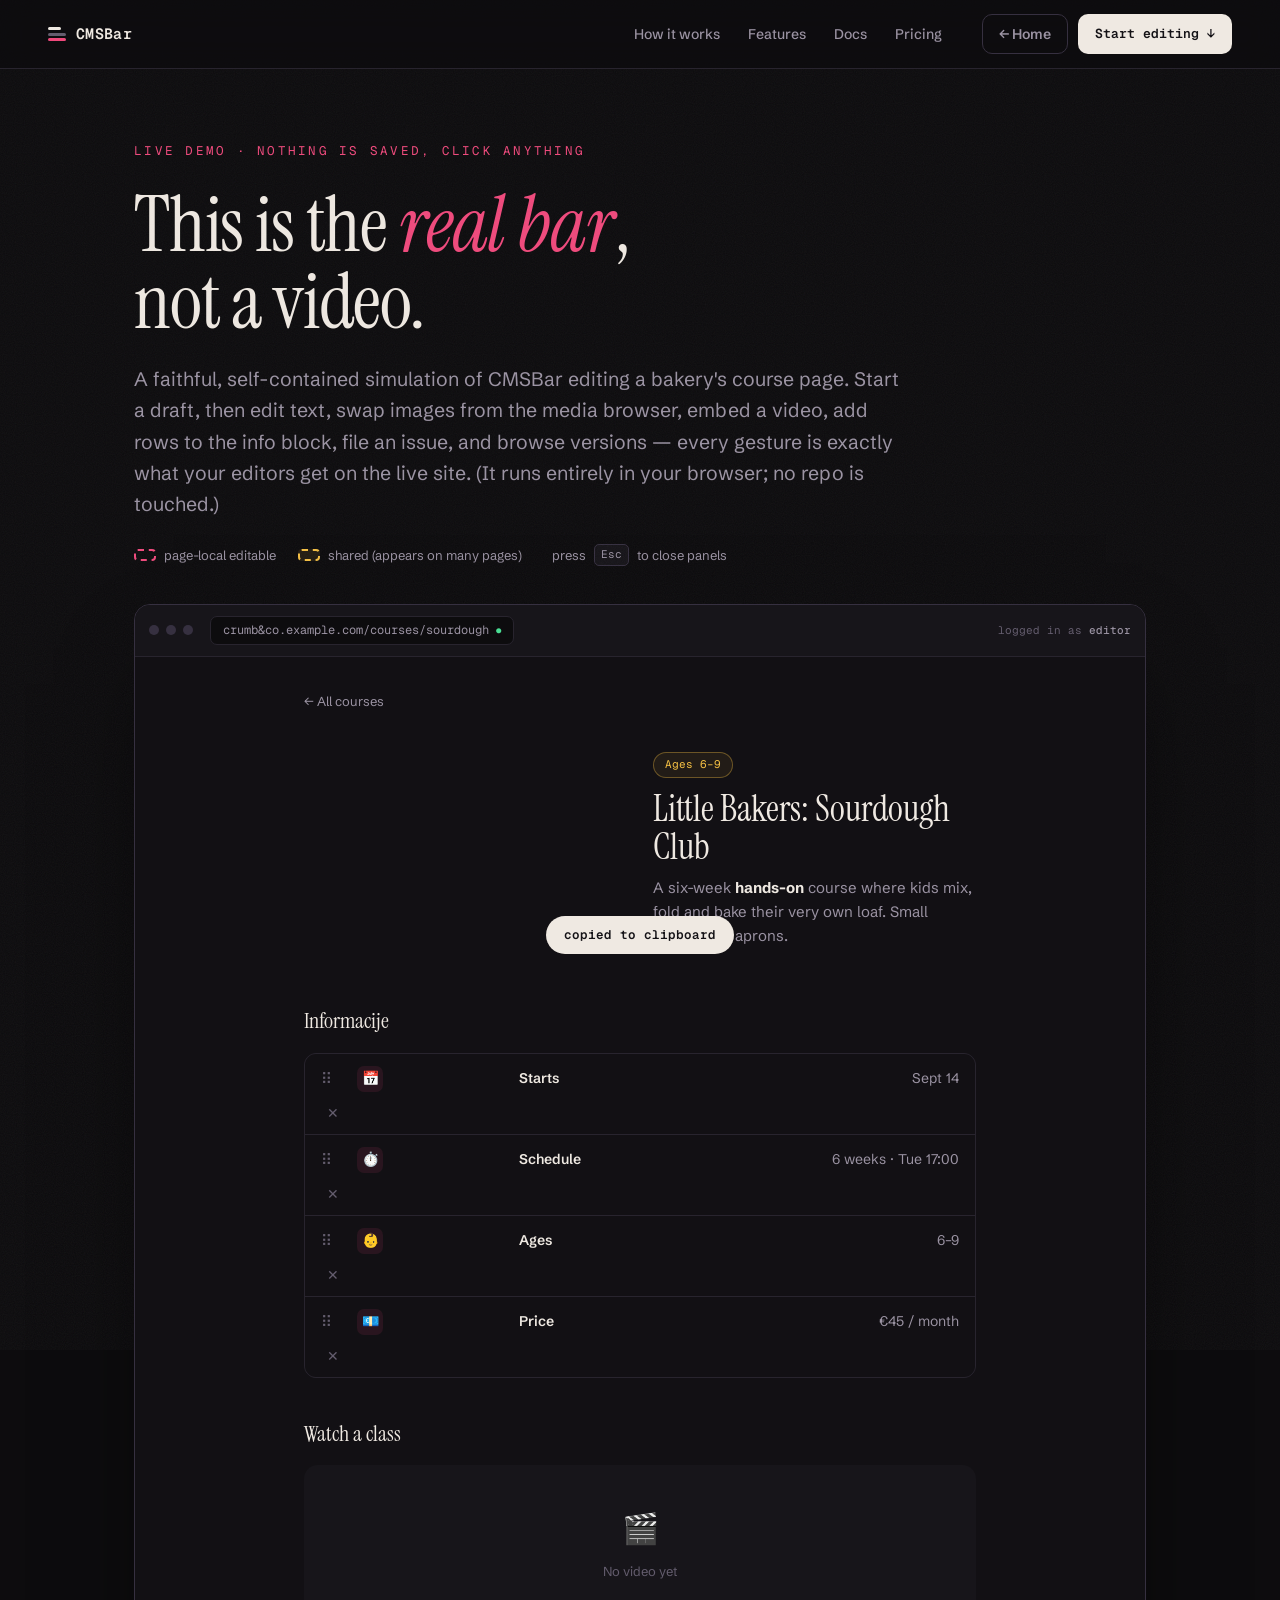
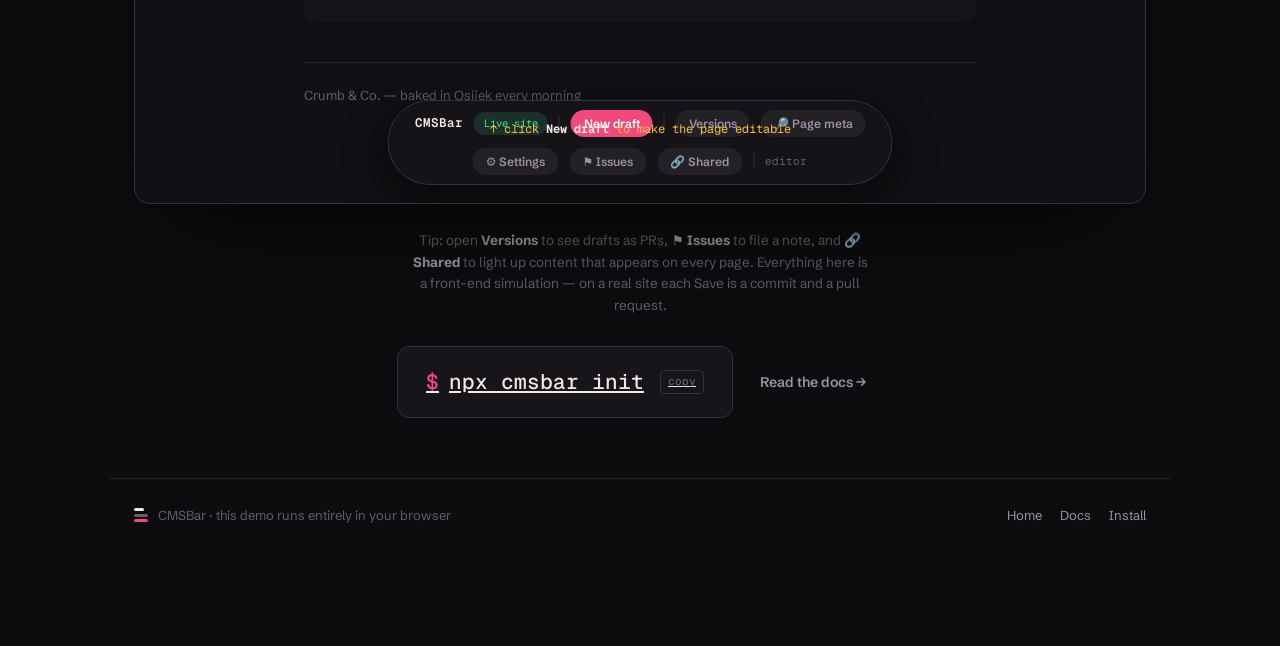
==== demo.html @ 56ca2be2 "feat(web): full interactive demo page + documentation - demo.html: faithful browser-only CMSBar simu" ====
<!DOCTYPE html>
<html lang="en">
  <head>
    <meta charset="UTF-8" />
    <meta name="viewport" content="width=device-width, initial-scale=1.0" />
    <title>CMSBar — Live demo</title>
    <meta
      name="description"
      content="A full, hands-on simulation of CMSBar: edit text with a rich-text toolbar, swap images from the media browser, embed video, repeat info blocks, file issues, browse versions."
    />
    <link rel="preconnect" href="https://fonts.googleapis.com" />
    <link rel="preconnect" href="https://fonts.gstatic.com" crossorigin />
    <link
      href="https://fonts.googleapis.com/css2?family=Caveat:wght@500;700&family=Instrument+Serif:ital@0;1&family=Schibsted+Grotesk:ital,wght@0,400;0,500;0,600;0,700;1,400&family=Geist+Mono:wght@400;500;600&display=swap"
      rel="stylesheet"
    />
    <link rel="stylesheet" href="styles.css" />
    <link rel="stylesheet" href="demo.css" />
    <link
      rel="icon"
      href="data:image/svg+xml,%3Csvg xmlns='http://www.w3.org/2000/svg' viewBox='0 0 32 32'%3E%3Crect width='32' height='32' rx='7' fill='%230d0c0e'/%3E%3Crect x='7' y='21' width='18' height='4' rx='2' fill='%23f0497c'/%3E%3Crect x='7' y='8' width='12' height='3' rx='1.5' fill='%23efe9e2'/%3E%3Crect x='7' y='14' width='18' height='3' rx='1.5' fill='%23544e55'/%3E%3C/svg%3E"
    />
  </head>
  <body class="demo-body">
    <div class="grain" aria-hidden="true"></div>

    <nav class="nav">
      <a class="brand" href="index.html">
        <span class="brand-mark" aria-hidden="true">
          <span></span><span></span><span class="bar"></span>
        </span>
        CMSBar
      </a>
      <div class="nav-links">
        <a href="index.html#how">How it works</a>
        <a href="index.html#features">Features</a>
        <a href="docs.html">Docs</a>
        <a href="index.html#pricing">Pricing</a>
      </div>
      <div class="nav-cta">
        <a class="btn btn-ghost" href="index.html">← Home</a>
        <a class="btn btn-solid" href="#stage">Start editing ↓</a>
      </div>
    </nav>

    <header class="demo-head">
      <p class="kicker">Live demo · nothing is saved, click anything</p>
      <h1>
        This is the <em>real bar</em>,<br />
        not a video.
      </h1>
      <p class="lede">
        A faithful, self-contained simulation of CMSBar editing a bakery's
        course page. Start a draft, then edit text, swap images from the media
        browser, embed a video, add rows to the info block, file an issue, and
        browse versions — every gesture is exactly what your editors get on the
        live site. (It runs entirely in your browser; no repo is touched.)
      </p>
      <div class="demo-legend">
        <span><i class="lg-pink"></i> page-local editable</span>
        <span><i class="lg-amber"></i> shared (appears on many pages)</span>
        <span><i class="lg-key"></i> press <kbd>Esc</kbd> to close panels</span>
      </div>
    </header>

    <!-- ───────────────────────── STAGE ───────────────────────── -->
    <section id="stage" class="stage-wrap">
      <figure class="browser big">
        <figcaption class="browser-chrome">
          <span class="dot"></span><span class="dot"></span><span class="dot"></span>
          <span class="url">crumb&amp;co.example.com/courses/sourdough <span class="lock">●</span></span>
          <span class="chrome-note" id="chrome-note">logged in as <b>editor</b></span>
        </figcaption>

        <div class="browser-body" id="page" data-mode="idle">
          <!-- ── the mock course page ── -->
          <article class="course">
            <a class="course-back" data-static>← All courses</a>

            <div class="course-hero">
              <div
                class="course-hero-img"
                id="hero-img"
                data-path="course.hero.image"
                data-shared="false"
                style="background-image: url('https://images.unsplash.com/photo-1509440159596-0249088772ff?w=900&q=70'); background-position: 50% 50%;"
              >
                <div class="img-controls" data-cms-ui hidden>
                  <button class="img-btn" data-act="change">⇄ Change image</button>
                  <button class="img-btn" data-act="reposition">✛ Reposition</button>
                </div>
                <div class="reposition-hint" hidden>drag to reposition · click ✓ when done</div>
              </div>

              <div class="course-hero-body">
                <span class="course-badge" data-path="course.badge" data-shared="false">Ages 6–9</span>
                <h2 class="course-title" data-path="course.title" data-shared="false">Little Bakers: Sourdough Club</h2>
                <div class="course-rich" data-path="course.description" data-rich data-shared="false">
                  <p>A six-week <b>hands-on</b> course where kids mix, fold and bake their very own loaf. Small groups, big aprons.</p>
                </div>
              </div>
            </div>

            <!-- ── Informacije / info-list block (repeater) ── -->
            <section class="info-block">
              <h3 class="info-heading" data-path="course.infoHeading" data-shared="false">Informacije</h3>
              <ul class="info-list" id="info-list" data-repeater="course.info">
                <!-- rows injected by demo.js -->
              </ul>
              <button class="info-add" data-cms-ui hidden>+ Add row</button>
            </section>

            <!-- ── embeddable media ── -->
            <section class="media-block">
              <h3 class="info-heading" data-path="course.mediaHeading" data-shared="false">Watch a class</h3>
              <div
                class="media-slot"
                id="media-slot"
                data-path="course.media"
                data-shared="false"
                data-embed=""
              >
                <div class="media-placeholder" data-cms-ui>
                  <span>🎬</span>
                  <p>No video yet</p>
                  <button class="img-btn" data-act="embed" hidden>Embed or upload media</button>
                </div>
              </div>
            </section>

            <footer class="course-foot">
              <span class="foot-shared" data-path="site.tagline" data-shared="true">Crumb &amp; Co. — baked in Osijek every morning</span>
            </footer>
          </article>

          <!-- ── the CMSBar ── -->
          <div class="cmsbar full" id="bar" data-state="idle">
            <span class="cb-logo">CMSBar</span>
            <span class="cb-pill cb-pill-live" id="bar-status">Live site</span>
            <span class="cb-div"></span>
            <button class="cb-btn cb-btn-accent" id="bar-action" type="button">New draft</button>
            <button class="cb-btn" data-bar="discard" type="button" hidden>Discard</button>
            <span class="cb-div"></span>
            <button class="cb-btn" data-bar="versions" type="button">Versions</button>
            <button class="cb-btn" data-bar="meta" type="button">🔎 Page meta</button>
            <button class="cb-btn" data-bar="settings" type="button">⚙️ Settings</button>
            <button class="cb-btn" data-bar="issues" type="button">⚑ Issues</button>
            <button class="cb-btn" data-bar="shared" type="button">🔗 Shared</button>
            <span class="cb-div"></span>
            <span class="cb-user">editor</span>
          </div>

          <!-- top draft strip -->
          <div class="draft-strip" id="draft-strip" hidden>
            <span>Editing draft:</span><strong id="strip-title">Sourdough course</strong>
            <span class="strip-count" id="strip-count" hidden>0 unsaved</span>
          </div>

          <div class="demo-coach" id="coach">
            <span class="coach-arrow">↑</span> click <b>New draft</b> to make the page editable
          </div>
        </div>
      </figure>

      <!-- floating rich-text toolbar -->
      <div class="rt-toolbar" id="rt-toolbar" hidden data-cms-ui>
        <button data-rt="bold" title="Bold"><b>B</b></button>
        <button data-rt="italic" title="Italic"><i>I</i></button>
        <button data-rt="underline" title="Underline"><u>U</u></button>
        <span class="rt-div"></span>
        <button data-rt="hand" title="Handwriting font" class="rt-hand">Hand</button>
        <button data-rt="link" title="Link">🔗</button>
      </div>
    </section>

    <p class="demo-note">
      Tip: open <b>Versions</b> to see drafts as PRs, <b>⚑ Issues</b> to file a
      note, and <b>🔗 Shared</b> to light up content that appears on every page.
      Everything here is a front-end simulation — on a real site each Save is a
      commit and a pull request.
    </p>

    <div class="demo-cta">
      <a class="install-pill big" data-copy="npx cmsbar init" href="#">
        <span class="dollar">$</span> npx cmsbar init <span class="copy-hint">copy</span>
      </a>
      <a class="btn btn-text" href="docs.html">Read the docs →</a>
    </div>

    <!-- ───────────────────────── MODALS ───────────────────────── -->
    <!-- media browser -->
    <div class="modal-scrim" id="media-modal" hidden>
      <div class="modal" data-cms-ui>
        <header class="modal-head">
          <div class="modal-tabs">
            <button class="mtab active" data-mtab="library">Library</button>
            <button class="mtab" data-mtab="upload">Upload</button>
            <button class="mtab" data-mtab="embed">Embed</button>
          </div>
          <button class="modal-x" data-close>✕</button>
        </header>

        <div class="modal-body">
          <div class="mpane" data-mpane="library">
            <div class="media-grid" id="media-grid"><!-- tiles injected --></div>
          </div>
          <div class="mpane" data-mpane="upload" hidden>
            <label class="upload-drop" id="upload-drop">
              <input type="file" accept="image/*,video/*" hidden id="upload-input" />
              <span class="upload-ico">⬆</span>
              <span>Drop an image or video here, or click to choose</span>
              <span class="upload-sub">Staged in the browser, committed with your next Save</span>
            </label>
            <div class="upload-preview" id="upload-preview" hidden></div>
          </div>
          <div class="mpane" data-mpane="embed" hidden>
            <label>Paste a YouTube, Vimeo or Google Maps URL</label>
            <div class="embed-row">
              <input type="text" id="embed-input" placeholder="https://www.youtube.com/watch?v=…" />
              <button class="btn btn-accent" id="embed-go">Embed</button>
            </div>
            <p class="embed-status" id="embed-status"></p>
            <div class="embed-preview" id="embed-preview" hidden></div>
          </div>
        </div>
      </div>
    </div>

    <!-- side drawers (versions / issues / meta / settings) -->
    <div class="drawer-scrim" id="drawer-scrim" hidden>
      <aside class="drawer" id="drawer" data-cms-ui>
        <header class="drawer-head">
          <h3 id="drawer-title">Versions</h3>
          <button class="modal-x" data-close>✕</button>
        </header>
        <div class="drawer-body" id="drawer-body"><!-- injected --></div>
      </aside>
    </div>

    <!-- icon picker popover (for info rows) -->
    <div class="icon-pop" id="icon-pop" hidden data-cms-ui></div>

    <div class="toast mono" id="toast" role="status">copied to clipboard</div>

    <footer class="footer">
      <div>
        <span class="brand-mark sm" aria-hidden="true"><span></span><span></span><span class="bar"></span></span>
        CMSBar · this demo runs entirely in your browser
      </div>
      <div class="footer-links">
        <a href="index.html">Home</a>
        <a href="docs.html">Docs</a>
        <a href="index.html#install">Install</a>
      </div>
    </footer>

    <script src="demo.js"></script>
  </body>
</html>
---- styles.css ----
/* ── CMSBar marketing site ──────────────────────────────────────────────── */
:root {
  --bg: #0d0c0e;
  --bg-2: #121014;
  --panel: #17151a;
  --panel-2: #1d1a21;
  --line: #28242e;
  --line-2: #363040;
  --ink: #efe9e2;
  --dim: #9b93a3;
  --faint: #645d6e;
  --accent: #f0497c;
  --accent-strong: #ff6d99;
  --accent-deep: #b22655;
  --ok: #4ade94;
  --warn: #f5c044;
  --del: #ff7a6e;
  --serif: "Instrument Serif", Georgia, serif;
  --sans: "Schibsted Grotesk", system-ui, sans-serif;
  --mono: "Geist Mono", ui-monospace, Menlo, monospace;
}

* { box-sizing: border-box; }
html { scroll-behavior: smooth; }
body {
  margin: 0;
  background: var(--bg);
  color: var(--ink);
  font-family: var(--sans);
  font-size: 16.5px;
  line-height: 1.6;
  -webkit-font-smoothing: antialiased;
  overflow-x: hidden;
}
::selection { background: rgba(240, 73, 124, 0.35); color: #fff; }

.mono { font-family: var(--mono); }
.sm { font-size: 0.85em; }
.dim { color: var(--dim); }
em { font-style: italic; }

/* atmosphere */
.grain {
  position: fixed; inset: -50%; z-index: 0; pointer-events: none; opacity: 0.05;
  background-image: url("data:image/svg+xml,%3Csvg xmlns='http://www.w3.org/2000/svg' width='240' height='240'%3E%3Cfilter id='n'%3E%3CfeTurbulence type='fractalNoise' baseFrequency='0.9' numOctaves='2'/%3E%3C/filter%3E%3Crect width='100%25' height='100%25' filter='url(%23n)'/%3E%3C/svg%3E");
  animation: grain 9s steps(6) infinite;
}
@keyframes grain {
  0%,100% { transform: translate(0,0); } 20% { transform: translate(-3%,2%); }
  40% { transform: translate(2%,-3%); } 60% { transform: translate(-2%,-2%); }
  80% { transform: translate(3%,3%); }
}
.glow { position: fixed; z-index: 0; pointer-events: none; border-radius: 50%; filter: blur(120px); }
.glow-a { width: 760px; height: 560px; top: -220px; right: -160px; background: rgba(240, 73, 124, 0.12); }
.glow-b { width: 640px; height: 560px; top: 38%; left: -260px; background: rgba(74, 222, 148, 0.05); }

main, .nav, .footer { position: relative; z-index: 1; }

/* ── nav ── */
.nav {
  position: sticky; top: 0; z-index: 40;
  display: flex; align-items: center; gap: 28px;
  padding: 14px clamp(20px, 4vw, 48px);
  background: rgba(13, 12, 14, 0.72);
  backdrop-filter: blur(14px);
  border-bottom: 1px solid var(--line);
}
.brand {
  display: inline-flex; align-items: center; gap: 10px;
  font-family: var(--mono); font-weight: 600; font-size: 15px;
  color: var(--ink); text-decoration: none; letter-spacing: 0.02em;
}
.brand-mark { display: inline-flex; flex-direction: column; gap: 2.5px; width: 18px; }
.brand-mark span { height: 3px; border-radius: 2px; background: var(--faint); }
.brand-mark span:first-child { width: 70%; background: var(--ink); }
.brand-mark .bar { width: 100%; background: var(--accent); }
.brand-mark.sm { width: 14px; }
.nav-links { display: flex; gap: 4px; margin-left: auto; }
.nav-links a {
  color: var(--dim); text-decoration: none; font-size: 14px; font-weight: 500;
  padding: 7px 12px; border-radius: 8px; transition: 0.15s;
}
.nav-links a:hover { color: var(--ink); background: var(--panel); }
.nav-cta { display: flex; gap: 10px; }
@media (max-width: 900px) { .nav-links { display: none; } .nav-cta .btn-ghost { display: none; } }

/* buttons */
.btn {
  display: inline-flex; align-items: center; gap: 7px;
  font-family: var(--sans); font-size: 14px; font-weight: 600;
  padding: 8px 16px; border-radius: 10px; text-decoration: none;
  border: 1px solid transparent; cursor: pointer; transition: 0.18s;
}
.btn-ghost { color: var(--dim); border-color: var(--line-2); }
.btn-ghost:hover { color: var(--ink); border-color: var(--faint); }
.btn-solid { background: var(--ink); color: #141216; font-family: var(--mono); font-size: 13px; }
.btn-solid:hover { background: #fff; transform: translateY(-1px); }
.btn-accent { background: var(--accent); color: #fff; }
.btn-accent:hover { background: var(--accent-strong); transform: translateY(-1px); }
.btn-text { color: var(--dim); padding-left: 4px; }
.btn-text:hover { color: var(--ink); }
.btn.wide { width: 100%; justify-content: center; padding: 11px; }

/* ── hero ── */
.hero {
  max-width: 1060px; margin: 0 auto;
  padding: clamp(70px, 11vh, 130px) 24px 36px;
  text-align: left;
}
.kicker {
  font-family: var(--mono); font-size: 12.5px; letter-spacing: 0.18em;
  text-transform: uppercase; color: var(--accent); margin: 0 0 26px;
}
.hero h1 {
  font-family: var(--serif); font-weight: 400;
  font-size: clamp(46px, 8.4vw, 104px);
  line-height: 0.98; letter-spacing: -0.015em; margin: 0;
}
.hero h1 .muted { color: var(--faint); }
.hero h1 em { font-style: italic; }
.pr-word { color: var(--ok); }
.editable-word {
  position: relative; color: var(--accent); cursor: text;
  outline: 2px dashed rgba(240, 73, 124, 0.55); outline-offset: 6px;
  border-radius: 4px; transition: outline-color 0.2s, background 0.2s;
}
.editable-word:hover { outline-color: var(--accent-strong); background: rgba(240, 73, 124, 0.08); }
.editable-word::after {
  content: "click to edit"; position: absolute; top: -1.1em; right: -0.4em;
  font-family: var(--mono); font-style: normal; font-size: 11px; letter-spacing: 0.08em;
  color: var(--accent); opacity: 0.85; white-space: nowrap;
  transform: rotate(3deg);
}
.editable-word:focus { outline-style: solid; }
.editable-word:focus::after { content: "now press Save… (just kidding — scroll down)"; }
.lede { max-width: 56ch; font-size: clamp(17px, 2vw, 19.5px); color: var(--dim); margin: 30px 0 0; }
.lede b { color: var(--ink); }

.hero-actions { display: flex; align-items: center; gap: 22px; margin-top: 36px; flex-wrap: wrap; }
.install-pill {
  display: inline-flex; align-items: center; gap: 10px;
  font-family: var(--mono); font-size: 15px; font-weight: 500; color: var(--ink);
  background: var(--panel); border: 1px solid var(--line-2);
  padding: 13px 20px; border-radius: 12px; cursor: pointer;
  transition: 0.18s; position: relative;
}
.install-pill:hover { border-color: var(--accent); box-shadow: 0 0 28px rgba(240, 73, 124, 0.18); }
.install-pill .dollar { color: var(--accent); }
.install-pill .copy-hint {
  font-size: 11px; color: var(--faint); border: 1px solid var(--line-2);
  border-radius: 5px; padding: 2px 7px; margin-left: 6px; transition: 0.18s;
}
.install-pill:hover .copy-hint { color: var(--ink); border-color: var(--faint); }
.install-pill.big { font-size: clamp(16px, 2.4vw, 21px); padding: 18px 28px; }
.hero-foot { color: var(--faint); font-size: 14px; margin-top: 26px; }
.hero-foot u { text-decoration-color: var(--accent); text-underline-offset: 3px; }

/* ── demo ── */
.demo-wrap { max-width: 1180px; margin: 30px auto 0; padding: 0 24px; }
.demo-stage {
  display: grid; grid-template-columns: minmax(0, 1.45fr) minmax(0, 1fr);
  gap: 22px; align-items: stretch;
}
@media (max-width: 980px) { .demo-stage { grid-template-columns: 1fr; } }

.browser {
  margin: 0; border: 1px solid var(--line-2); border-radius: 16px;
  background: var(--bg-2); overflow: hidden;
  box-shadow: 0 30px 80px -30px rgba(0, 0, 0, 0.8);
}
.browser-chrome {
  display: flex; align-items: center; gap: 7px;
  padding: 11px 14px; border-bottom: 1px solid var(--line);
  background: var(--panel);
}
.dot { width: 10px; height: 10px; border-radius: 50%; background: var(--line-2); }
.browser-chrome .url {
  font-family: var(--mono); font-size: 12px; color: var(--dim);
  background: var(--bg); border: 1px solid var(--line);
  border-radius: 7px; padding: 4px 12px; margin-left: 10px;
}
.browser-chrome .lock { color: var(--ok); font-size: 9px; }
.chrome-note { margin-left: auto; font-family: var(--mono); font-size: 11px; color: var(--faint); }
.chrome-note b { color: var(--dim); font-weight: 500; }

.browser-body { position: relative; padding: 34px 34px 86px; min-height: 360px; }

/* mini site */
.mini-site { max-width: 430px; }
.mini-nav { display: flex; align-items: center; justify-content: space-between; margin-bottom: 34px; }
.mini-logo { font-family: var(--serif); font-size: 19px; }
.mini-links { display: flex; gap: 8px; }
.mini-links i { width: 26px; height: 5px; border-radius: 3px; background: var(--line-2); }
.mini-badge {
  display: inline-block; font-family: var(--mono); font-size: 11px;
  color: var(--warn); border: 1px solid rgba(245, 192, 68, 0.35);
  background: rgba(245, 192, 68, 0.07); border-radius: 99px;
  padding: 3px 11px; margin: 0 0 16px;
}
.mini-headline {
  font-family: var(--serif); font-weight: 400; font-size: clamp(26px, 3.4vw, 38px);
  line-height: 1.08; margin: 0 0 14px; border-radius: 6px;
  outline: none; transition: box-shadow 0.2s, background 0.2s; padding: 2px 4px;
}
.mini-sub { color: var(--dim); font-size: 15px; margin: 0 0 22px; border-radius: 6px; padding: 2px 4px; }
.mini-cta {
  display: inline-block; background: var(--ink); color: #141216;
  font-weight: 700; font-size: 14px; border-radius: 10px; padding: 10px 18px;
}
/* editing rings while a draft is active */
.editing [data-path] { cursor: text; }
.editing .mini-headline, .editing .mini-sub, .editing .mini-badge {
  box-shadow: 0 0 0 1.5px rgba(240, 73, 124, 0.65);
  background: rgba(240, 73, 124, 0.05);
}
.editing .mini-headline:focus { box-shadow: 0 0 0 2.5px var(--accent); background: rgba(240, 73, 124, 0.09); }

/* the bar */
.cmsbar {
  position: absolute; left: 50%; bottom: 18px; transform: translateX(-50%);
  display: flex; align-items: center; gap: 11px; white-space: nowrap;
  background: rgba(22, 20, 26, 0.96); border: 1px solid var(--line-2);
  border-radius: 99px; padding: 9px 18px;
  box-shadow: 0 14px 40px rgba(0, 0, 0, 0.6);
  font-size: 13px;
}
.cb-logo { font-family: var(--mono); font-weight: 600; font-size: 12.5px; }
.cb-pill { font-family: var(--mono); font-size: 10.5px; border-radius: 99px; padding: 3px 10px; }
.cb-pill-live { background: rgba(74, 222, 148, 0.14); color: var(--ok); }
.cb-pill-draft { background: rgba(240, 73, 124, 0.16); color: var(--accent-strong); }
.cb-div { width: 1px; height: 16px; background: var(--line-2); }
.cb-btn {
  font-family: var(--sans); font-size: 12px; font-weight: 600; color: var(--dim);
  background: rgba(255, 255, 255, 0.06); border: 0; border-radius: 99px;
  padding: 6px 13px; cursor: pointer; transition: 0.15s;
}
.cb-btn:hover { color: var(--ink); background: rgba(255, 255, 255, 0.12); }
.cb-btn-accent { background: var(--accent); color: #fff; }
.cb-btn-accent:hover { background: var(--accent-strong); color: #fff; }
.cb-btn-accent:disabled { opacity: 0.45; cursor: default; }
.cb-user { font-family: var(--mono); font-size: 11px; color: var(--faint); }
.cb-count {
  font-family: var(--mono); font-size: 10px; background: rgba(255,255,255,0.14);
  border-radius: 99px; padding: 2px 7px; margin-left: 6px;
}

.demo-coach {
  position: absolute; bottom: 64px; left: 50%; transform: translate(-50%, 0);
  font-family: var(--mono); font-size: 11.5px; color: var(--warn);
  animation: bob 2.2s ease-in-out infinite;
}
.demo-coach b { color: var(--ink); }
@keyframes bob { 0%,100% { transform: translate(-50%, 0); } 50% { transform: translate(-50%, -5px); } }

/* PR panel */
.pr-panel {
  border: 1px solid var(--line-2); border-radius: 16px; background: var(--bg-2);
  display: flex; align-items: center; justify-content: center; padding: 26px;
  transition: border-color 0.4s, box-shadow 0.4s;
}
.pr-panel[data-state="open"] { border-color: rgba(74, 222, 148, 0.4); box-shadow: inset 0 0 80px rgba(74, 222, 148, 0.04); }
.pr-empty { text-align: center; color: var(--faint); font-size: 14.5px; }
.pr-empty-icon { display: block; font-size: 34px; margin-bottom: 12px; color: var(--line-2); }
.pr-empty span { font-size: 12.5px; }
.pr-card { width: 100%; animation: prin 0.5s cubic-bezier(0.2, 0.9, 0.3, 1.2); }
@keyframes prin { from { opacity: 0; transform: translateY(18px) scale(0.97); } }
.pr-head { display: flex; align-items: center; gap: 10px; flex-wrap: wrap; }
.pr-state {
  font-family: var(--mono); font-size: 11px; font-weight: 600;
  background: rgba(74, 222, 148, 0.15); color: var(--ok);
  border-radius: 99px; padding: 4px 12px;
}
.pr-state.merged { background: rgba(196, 153, 255, 0.15); color: #c499ff; }
.pr-title { font-weight: 700; font-size: 15px; }
.pr-number { color: var(--faint); font-family: var(--mono); font-size: 13px; }
.pr-meta { font-size: 12px; color: var(--dim); margin: 10px 0 16px; line-height: 1.8; }
.pr-meta .mono { color: var(--warn); font-size: 11.5px; background: rgba(245,192,68,0.07); padding: 1px 6px; border-radius: 5px; }
.pr-diff {
  border: 1px solid var(--line); border-radius: 10px; overflow: hidden;
  font-size: 11.5px; line-height: 1.9; margin-bottom: 16px;
}
.diff-line { padding: 0 12px; white-space: nowrap; overflow: hidden; text-overflow: ellipsis; }
.diff-ctx { background: var(--panel); color: var(--faint); }
.diff-del { background: rgba(255, 122, 110, 0.08); color: var(--del); }
.diff-add { background: rgba(74, 222, 148, 0.08); color: var(--ok); }
.btn-merge {
  font-family: var(--sans); font-weight: 700; font-size: 13.5px;
  background: #238636; color: #fff; border: 0; border-radius: 9px;
  padding: 9px 16px; cursor: pointer; transition: 0.15s;
}
.btn-merge:hover { background: #2ea043; }
.pr-actions { display: flex; align-items: center; gap: 12px; }
.pr-approved { font-family: var(--mono); font-size: 11px; color: var(--warn); }
.pr-deployed {
  margin-top: 16px; display: flex; align-items: center; gap: 9px;
  font-size: 13px; color: var(--ok); animation: prin 0.4s ease;
}
.pulse { width: 8px; height: 8px; border-radius: 50%; background: var(--ok); animation: pulse 1.6s infinite; }
@keyframes pulse { 0% { box-shadow: 0 0 0 0 rgba(74,222,148,0.5); } 70% { box-shadow: 0 0 0 9px rgba(74,222,148,0); } 100% { box-shadow: 0 0 0 0 rgba(74,222,148,0); } }

.demo-caption { text-align: center; color: var(--faint); font-size: 13.5px; margin: 22px auto 0; max-width: 64ch; }
.demo-caption b { color: var(--dim); }

/* ── strip ── */
.strip {
  display: flex; flex-wrap: wrap; justify-content: center; gap: 14px 18px;
  font-family: var(--mono); font-size: 12.5px; letter-spacing: 0.06em;
  color: var(--dim); padding: 54px 24px 10px;
}
.strip i { color: var(--accent); font-style: normal; }

/* ── sections ── */
.section { max-width: 1060px; margin: 0 auto; padding: clamp(70px, 10vh, 120px) 24px 0; }
.section-narrow { max-width: 760px; }
.eyebrow {
  font-family: var(--mono); font-size: 12px; letter-spacing: 0.2em;
  text-transform: uppercase; color: var(--accent); margin: 0 0 14px;
}
.section h2, .final h2 {
  font-family: var(--serif); font-weight: 400;
  font-size: clamp(34px, 5vw, 56px); line-height: 1.04;
  letter-spacing: -0.01em; margin: 0 0 18px;
}
.section h2 em, .final h2 em { color: var(--accent); }
.section-lede { color: var(--dim); max-width: 62ch; margin: 0 0 14px; }

/* steps */
.steps { display: grid; grid-template-columns: repeat(4, 1fr); gap: 1px; background: var(--line); border: 1px solid var(--line); border-radius: 16px; overflow: hidden; margin-top: 38px; }
@media (max-width: 980px) { .steps { grid-template-columns: repeat(2, 1fr); } }
@media (max-width: 580px) { .steps { grid-template-columns: 1fr; } }
.step { background: var(--bg-2); padding: 26px 22px 30px; position: relative; transition: background 0.25s; }
.step:hover { background: var(--panel); }
.step-num { color: var(--accent); font-size: 12px; letter-spacing: 0.1em; }
.step h3 { font-family: var(--serif); font-weight: 400; font-size: 26px; margin: 10px 0 8px; }
.step p { font-size: 13.8px; color: var(--dim); margin: 0; }
.step p b { color: var(--ink); }
.step .mono.sm { color: var(--warn); }

/* model table */
.model { margin-top: 36px; border: 1px solid var(--line-2); border-radius: 16px; overflow: hidden; }
.model-head, .model-row {
  display: grid; grid-template-columns: minmax(150px, 0.8fr) 1.6fr;
  gap: 16px; padding: 13px 20px; align-items: baseline;
}
.model-head {
  font-family: var(--mono); font-size: 11px; letter-spacing: 0.16em;
  text-transform: uppercase; color: var(--faint);
  background: var(--panel); border-bottom: 1px solid var(--line);
}
.model-row { border-bottom: 1px solid var(--line); transition: background 0.15s; }
.model-row:last-child { border-bottom: 0; }
.model-row:hover { background: var(--panel); }
.model-row span:first-child { font-family: var(--serif); font-style: italic; font-size: 19px; }
.model-row .mono { font-size: 12.5px; color: var(--dim); }
@media (max-width: 640px) { .model-head, .model-row { grid-template-columns: 1fr; gap: 4px; } }

/* features */
.features { display: grid; grid-template-columns: repeat(3, 1fr); gap: 16px; margin-top: 38px; }
@media (max-width: 980px) { .features { grid-template-columns: repeat(2, 1fr); } }
@media (max-width: 600px) { .features { grid-template-columns: 1fr; } }
.feat {
  border: 1px solid var(--line); border-radius: 14px; background: var(--bg-2);
  padding: 22px 22px 24px; transition: 0.2s;
}
.feat:hover { border-color: var(--line-2); transform: translateY(-3px); }
.feat h3 { display: flex; align-items: center; gap: 10px; font-size: 16px; margin: 0 0 9px; }
.feat-ico {
  display: grid; place-items: center; width: 28px; height: 28px; flex: none;
  border-radius: 8px; background: rgba(240, 73, 124, 0.12); color: var(--accent);
  font-size: 13px;
}
.feat p { font-size: 13.8px; color: var(--dim); margin: 0; }
.feat .mono.sm { color: var(--warn); }

/* terminal */
.terminal { margin-top: 38px; border: 1px solid var(--line-2); border-radius: 16px; overflow: hidden; background: #0a090c; box-shadow: 0 30px 70px -40px rgba(0,0,0,0.9); }
.term-bar { display: flex; align-items: center; gap: 7px; background: var(--panel); border-bottom: 1px solid var(--line); padding: 11px 14px; }
.term-title { margin-left: 10px; font-size: 12px; color: var(--faint); }
.terminal pre { margin: 0; padding: 24px 26px; overflow-x: auto; font-size: 13.5px; line-height: 2; }
.t-dim { color: var(--faint); }
.t-ok { color: var(--ok); }
.t-tag { color: var(--accent-strong); }
.t-attr { color: var(--warn); }
.t-str { color: var(--ok); }

.install-cols { display: grid; grid-template-columns: 1fr 1fr; gap: 16px; margin-top: 18px; }
@media (max-width: 640px) { .install-cols { grid-template-columns: 1fr; } }
.install-cols > div { border: 1px dashed var(--line-2); border-radius: 14px; padding: 18px 22px; }
.install-cols h4 { margin: 0 0 10px; font-size: 12px; letter-spacing: 0.14em; text-transform: uppercase; color: var(--accent); font-weight: 500; }
.install-cols ul { margin: 0; padding: 0 0 0 18px; color: var(--dim); font-size: 14.5px; }
.install-cols li { margin-bottom: 6px; }

/* pricing */
.tiers { display: grid; grid-template-columns: repeat(3, 1fr); gap: 18px; margin-top: 40px; align-items: start; }
@media (max-width: 980px) { .tiers { grid-template-columns: 1fr; max-width: 460px; } }
.tier {
  border: 1px solid var(--line); border-radius: 18px; background: var(--bg-2);
  padding: 26px 24px; position: relative; transition: 0.2s;
}
.tier:hover { transform: translateY(-3px); }
.tier-featured { border-color: rgba(240, 73, 124, 0.55); box-shadow: 0 0 60px rgba(240, 73, 124, 0.1); }
.tier-badge {
  position: absolute; top: -11px; left: 22px;
  font-family: var(--mono); font-size: 10.5px; letter-spacing: 0.1em;
  background: var(--accent); color: #fff; border-radius: 99px; padding: 3px 11px;
}
.tier h3 { font-family: var(--serif); font-weight: 400; font-size: 25px; margin: 0; }
.price { font-family: var(--mono); font-size: 24px; color: var(--accent-strong); margin: 8px 0 4px; }
.tier:first-child .price { color: var(--ok); }
.price span { font-size: 12px; color: var(--faint); }
.tier ul { margin: 14px 0 22px; padding: 0; list-style: none; }
.tier li { font-size: 14px; color: var(--dim); padding: 5px 0 5px 22px; position: relative; }
.tier li::before { content: "→"; position: absolute; left: 0; color: var(--accent); }
.tier:first-child li::before { color: var(--ok); }

/* faq */
.faq { margin-top: 30px; border-top: 1px solid var(--line); }
.faq details { border-bottom: 1px solid var(--line); }
.faq summary {
  cursor: pointer; list-style: none; display: flex; justify-content: space-between; align-items: center;
  font-family: var(--serif); font-size: 21px; padding: 20px 4px; transition: color 0.15s;
}
.faq summary::-webkit-details-marker { display: none; }
.faq summary::after { content: "+"; font-family: var(--mono); color: var(--accent); font-size: 20px; transition: transform 0.25s; }
.faq details[open] summary::after { transform: rotate(45deg); }
.faq summary:hover { color: var(--accent-strong); }
.faq p { margin: 0; padding: 0 4px 22px; color: var(--dim); font-size: 15px; max-width: 64ch; }
.faq .mono.sm { color: var(--warn); }

/* final */
.final { text-align: center; padding: clamp(90px, 14vh, 160px) 24px 30px; }
.final h2 { margin-bottom: 34px; }

/* footer */
.footer {
  display: flex; align-items: center; justify-content: space-between; gap: 18px; flex-wrap: wrap;
  max-width: 1060px; margin: 60px auto 0; padding: 26px 24px 40px;
  border-top: 1px solid var(--line); color: var(--faint); font-size: 13px;
}
.footer > div:first-child { display: inline-flex; align-items: center; gap: 10px; }
.footer-links { display: flex; gap: 18px; }
.footer-links a { color: var(--dim); text-decoration: none; }
.footer-links a:hover { color: var(--ink); }

/* toast */
.toast {
  position: fixed; bottom: 26px; left: 50%; transform: translate(-50%, 80px);
  background: var(--ink); color: #141216; font-size: 12.5px; font-weight: 600;
  border-radius: 99px; padding: 9px 18px; z-index: 80;
  transition: transform 0.35s cubic-bezier(0.2, 0.9, 0.3, 1.2); pointer-events: none;
}
.toast.show { transform: translate(-50%, 0); }

/* reveals */
.reveal { opacity: 0; transform: translateY(22px); transition: opacity 0.7s cubic-bezier(0.2,0.7,0.2,1), transform 0.7s cubic-bezier(0.2,0.7,0.2,1); }
.reveal.in { opacity: 1; transform: none; }
.reveal.d1 { transition-delay: 0.07s; }
.reveal.d2 { transition-delay: 0.16s; }
.reveal.d3 { transition-delay: 0.25s; }
.reveal.d4 { transition-delay: 0.34s; }
@media (prefers-reduced-motion: reduce) {
  .reveal { opacity: 1; transform: none; transition: none; }
  .grain { animation: none; }
}
---- demo.css ----
/* ── CMSBar demo page (extends styles.css tokens) ──────────────────────────── */
/* The `hidden` attribute must beat the display rules below (modal, drawer,
   draft strip, image controls all toggle via [hidden]). */
[hidden] { display: none !important; }
.demo-body { padding-bottom: 80px; }

.demo-head {
  max-width: 1060px;
  margin: 0 auto;
  padding: clamp(48px, 8vh, 90px) 24px 20px;
}
.demo-head h1 {
  font-family: var(--serif);
  font-weight: 400;
  font-size: clamp(40px, 7vw, 78px);
  line-height: 0.98;
  letter-spacing: -0.015em;
  margin: 16px 0 0;
}
.demo-head h1 em { font-style: italic; color: var(--accent); }
.demo-head .lede { max-width: 64ch; color: var(--dim); margin-top: 24px; }
.demo-legend {
  display: flex;
  flex-wrap: wrap;
  gap: 10px 22px;
  margin-top: 24px;
  font-size: 13px;
  color: var(--dim);
}
.demo-legend span { display: inline-flex; align-items: center; gap: 8px; }
.demo-legend i { width: 22px; height: 12px; border-radius: 4px; flex: none; }
.demo-legend .lg-pink { border: 2px dashed var(--accent); }
.demo-legend .lg-amber { border: 2px dashed #f5c044; background: rgba(245, 192, 68, 0.1); }
.demo-legend .lg-key { display: none; }
.demo-legend kbd {
  font-family: var(--mono); font-size: 11px; background: var(--panel);
  border: 1px solid var(--line-2); border-radius: 5px; padding: 1px 6px;
}
@media (min-width: 620px) { .demo-legend .lg-key { display: inline-block; visibility: hidden; width: 0; } }

/* stage */
.stage-wrap { max-width: 1060px; margin: 18px auto 0; padding: 0 24px; position: relative; }
.browser.big { box-shadow: 0 40px 100px -40px rgba(0, 0, 0, 0.85); }
.browser.big .browser-body { padding: 0; min-height: 520px; position: relative; }

/* the mock course page */
.course { padding: 30px clamp(20px, 4vw, 44px) 96px; max-width: 760px; margin: 0 auto; }
.course-back { font-size: 13px; color: var(--dim); text-decoration: none; }
.course-hero { display: grid; grid-template-columns: 1fr 1fr; gap: 26px; margin-top: 22px; align-items: stretch; }
@media (max-width: 720px) { .course-hero { grid-template-columns: 1fr; } }

.course-hero-img {
  position: relative;
  min-height: 230px;
  border-radius: 14px;
  background-size: cover;
  background-repeat: no-repeat;
  overflow: hidden;
}
.img-controls {
  position: absolute; inset: auto 0 0 0; display: flex; gap: 8px;
  padding: 10px; background: linear-gradient(transparent, rgba(0, 0, 0, 0.55));
}
.img-btn {
  font-family: var(--sans); font-size: 12px; font-weight: 600;
  background: rgba(255, 255, 255, 0.94); color: #141216; border: 0;
  border-radius: 8px; padding: 6px 11px; cursor: pointer;
}
.img-btn:hover { background: #fff; }
.reposition-hint {
  position: absolute; inset: 0; display: grid; place-items: center;
  background: rgba(13, 12, 14, 0.5); color: #fff; font-family: var(--mono);
  font-size: 12px; cursor: grab;
}
.course-hero-img.repositioning { cursor: grab; }
.course-hero-img.repositioning.dragging { cursor: grabbing; }

.course-hero-body { display: flex; flex-direction: column; justify-content: center; }
.course-badge {
  align-self: flex-start; font-family: var(--mono); font-size: 11px;
  color: var(--warn); border: 1px solid rgba(245, 192, 68, 0.35);
  background: rgba(245, 192, 68, 0.07); border-radius: 99px; padding: 3px 11px;
}
.course-title {
  font-family: var(--serif); font-weight: 400; font-size: clamp(26px, 3.6vw, 36px);
  line-height: 1.06; margin: 12px 0 10px; color: var(--ink);
}
.course-rich { color: var(--dim); font-size: 15px; }
.course-rich p { margin: 0; }
.course-rich b { color: var(--ink); }
.font-hand { font-family: "Caveat", cursive; font-size: 1.35em; line-height: 1; color: var(--accent); }

/* info block (repeater) */
.info-block { margin-top: 38px; }
.info-heading {
  font-family: var(--serif); font-weight: 400; font-size: 22px;
  margin: 0 0 14px; color: var(--ink);
}
.info-list { list-style: none; margin: 0; padding: 0; display: flex; flex-direction: column; gap: 1px; background: var(--line); border: 1px solid var(--line); border-radius: 12px; overflow: hidden; }
.info-row { display: grid; grid-template-columns: auto 150px 1fr auto; gap: 12px; align-items: center; background: var(--bg-2); padding: 12px 16px; }
.info-row .ir-icon { width: 26px; height: 26px; display: grid; place-items: center; border-radius: 7px; background: rgba(240, 73, 124, 0.1); font-size: 14px; }
.info-row .ir-label { font-weight: 600; font-size: 14px; color: var(--ink); }
.info-row .ir-value { font-size: 14px; color: var(--dim); }
.info-row .ir-handle { color: var(--faint); cursor: grab; font-size: 15px; user-select: none; }
.info-row .ir-del { color: var(--faint); background: none; border: 0; cursor: pointer; font-size: 14px; }
.info-row .ir-del:hover { color: var(--del); }
.info-row.dragging { opacity: 0.5; }
.info-row.drop-target { box-shadow: inset 0 2px 0 var(--accent); }
.info-add {
  margin-top: 10px; width: 100%; font-family: var(--sans); font-size: 13px;
  font-weight: 600; color: var(--dim); background: transparent;
  border: 1.5px dashed var(--line-2); border-radius: 10px; padding: 10px;
  cursor: pointer; transition: 0.15s;
}
.info-add:hover { border-color: var(--accent); color: var(--accent); }

/* media block */
.media-block { margin-top: 38px; }
.media-slot { border-radius: 14px; overflow: hidden; background: var(--panel); }
.media-placeholder { display: grid; place-items: center; gap: 8px; padding: 40px; text-align: center; color: var(--faint); }
.media-placeholder span { font-size: 30px; }
.media-placeholder p { margin: 0; font-size: 13px; }
.media-slot iframe, .media-slot video { width: 100%; aspect-ratio: 16/9; border: 0; display: block; }

.course-foot { margin-top: 40px; padding-top: 18px; border-top: 1px solid var(--line); }
.foot-shared { font-size: 13px; color: var(--faint); }

/* editing rings */
.editing [data-path] { cursor: text; border-radius: 6px; transition: box-shadow 0.15s, background 0.15s; }
.editing [data-path][data-shared="false"] { box-shadow: 0 0 0 1.5px var(--cms-ring, rgba(240, 73, 124, 0.6)); }
.editing [data-path][data-shared="false"]:hover { box-shadow: 0 0 0 2px var(--accent); }
.editing [data-path][data-shared="false"][contenteditable="true"]:focus { box-shadow: 0 0 0 2.5px var(--accent); background: rgba(240, 73, 124, 0.06); outline: none; }
.editing [data-path][data-shared="true"] { box-shadow: 0 0 0 1.5px rgba(245, 192, 68, 0.65); }
.editing .course-hero-img[data-path] { box-shadow: 0 0 0 2px var(--accent); }
.editing .info-add[hidden], .editing .img-controls[hidden] { display: none; }
.editing [data-act="embed"][hidden] { display: inline-block !important; }

/* highlight shared */
.show-shared [data-shared="true"] { outline: 2px dashed var(--warn); outline-offset: 3px; background: rgba(245, 192, 68, 0.1); }

/* draft strip */
.draft-strip {
  position: absolute; top: 0; left: 0; right: 0; z-index: 5;
  display: flex; align-items: center; justify-content: center; gap: 10px;
  background: var(--accent); color: #fff; font-size: 12px; font-weight: 600;
  padding: 6px 14px;
}
.draft-strip .strip-count { background: rgba(255, 255, 255, 0.22); border-radius: 99px; padding: 2px 9px; font-size: 10.5px; }

.cmsbar.full { flex-wrap: wrap; max-width: calc(100% - 28px); justify-content: center; }

/* rich-text toolbar */
.rt-toolbar {
  position: fixed; z-index: 90; display: flex; align-items: center; gap: 2px;
  background: rgba(22, 20, 26, 0.97); border: 1px solid var(--line-2);
  border-radius: 10px; padding: 5px; box-shadow: 0 12px 30px rgba(0, 0, 0, 0.5);
  transform: translate(-50%, -100%);
}
.rt-toolbar button {
  min-width: 30px; height: 30px; padding: 0 8px; border: 0; border-radius: 7px;
  background: transparent; color: var(--ink); font-size: 14px; cursor: pointer;
  font-family: var(--sans);
}
.rt-toolbar button:hover { background: rgba(255, 255, 255, 0.1); }
.rt-toolbar button.on { background: var(--accent); color: #fff; }
.rt-toolbar .rt-hand { font-family: "Caveat", cursive; font-size: 17px; }
.rt-div { width: 1px; height: 18px; background: var(--line-2); margin: 0 3px; }

/* coach */
.demo-coach {
  position: absolute; bottom: 64px; left: 50%; transform: translateX(-50%);
  font-family: var(--mono); font-size: 12px; color: var(--warn);
  animation: bob 2.2s ease-in-out infinite; text-align: center;
}
.demo-coach b { color: var(--ink); }

.demo-note { max-width: 64ch; margin: 26px auto 0; padding: 0 24px; text-align: center; color: var(--faint); font-size: 13.5px; }
.demo-note b { color: var(--dim); }
.demo-cta { display: flex; align-items: center; justify-content: center; gap: 22px; margin-top: 30px; flex-wrap: wrap; }

/* ── modal (media browser) ── */
.modal-scrim {
  position: fixed; inset: 0; z-index: 200; background: rgba(8, 7, 10, 0.72);
  backdrop-filter: blur(4px); display: grid; place-items: center; padding: 24px;
  animation: fade 0.2s ease;
}
@keyframes fade { from { opacity: 0; } }
.modal {
  width: min(680px, 100%); max-height: 84vh; display: flex; flex-direction: column;
  background: var(--bg-2); border: 1px solid var(--line-2); border-radius: 16px;
  overflow: hidden; animation: pop 0.25s cubic-bezier(0.2, 0.9, 0.3, 1.2);
}
@keyframes pop { from { opacity: 0; transform: scale(0.96) translateY(10px); } }
.modal-head { display: flex; align-items: center; justify-content: space-between; padding: 14px 16px; border-bottom: 1px solid var(--line); }
.modal-tabs { display: flex; gap: 4px; }
.mtab { font-family: var(--sans); font-size: 13px; font-weight: 600; color: var(--dim); background: transparent; border: 0; border-radius: 8px; padding: 7px 14px; cursor: pointer; }
.mtab:hover { color: var(--ink); background: var(--panel); }
.mtab.active { background: var(--accent); color: #fff; }
.modal-x { background: none; border: 0; color: var(--dim); font-size: 16px; cursor: pointer; }
.modal-x:hover { color: var(--ink); }
.modal-body { padding: 18px; overflow-y: auto; }
.media-grid { display: grid; grid-template-columns: repeat(auto-fill, minmax(130px, 1fr)); gap: 12px; }
.media-tile { position: relative; aspect-ratio: 4/3; border-radius: 10px; overflow: hidden; cursor: pointer; border: 2px solid transparent; background-size: cover; background-position: center; }
.media-tile:hover { border-color: var(--accent); }
.media-tile.up { display: grid; place-items: center; background: var(--panel); border: 2px dashed var(--line-2); color: var(--dim); font-size: 13px; gap: 4px; }
.media-tile .mt-name { position: absolute; inset: auto 0 0 0; font-family: var(--mono); font-size: 9.5px; color: #fff; background: rgba(0, 0, 0, 0.55); padding: 2px 6px; white-space: nowrap; overflow: hidden; text-overflow: ellipsis; }

.upload-drop { display: grid; place-items: center; gap: 8px; padding: 44px; border: 2px dashed var(--line-2); border-radius: 12px; color: var(--dim); cursor: pointer; text-align: center; }
.upload-drop:hover, .upload-drop.over { border-color: var(--accent); color: var(--ink); }
.upload-ico { font-size: 26px; }
.upload-sub { font-size: 12px; color: var(--faint); }
.upload-preview { margin-top: 14px; }
.upload-preview img, .upload-preview video { max-width: 100%; border-radius: 10px; }

.embed-row { display: flex; gap: 8px; margin-top: 6px; }
.embed-row input { flex: 1; }
.embed-status { font-size: 12.5px; margin: 10px 0 0; min-height: 1.2em; }
.embed-status.ok { color: var(--ok); }
.embed-status.err { color: var(--del); }
.embed-preview { margin-top: 14px; border-radius: 10px; overflow: hidden; }
.embed-preview iframe { width: 100%; aspect-ratio: 16/9; border: 0; display: block; }

/* ── drawers ── */
.drawer-scrim { position: fixed; inset: 0; z-index: 200; background: rgba(8, 7, 10, 0.55); animation: fade 0.2s ease; }
.drawer {
  position: absolute; top: 0; right: 0; bottom: 0; width: min(440px, 100%);
  background: var(--bg-2); border-left: 1px solid var(--line-2);
  display: flex; flex-direction: column; animation: slidein 0.25s cubic-bezier(0.2, 0.9, 0.3, 1);
}
@keyframes slidein { from { transform: translateX(30px); opacity: 0.4; } }
.drawer-head { display: flex; align-items: center; justify-content: space-between; padding: 16px 20px; border-bottom: 1px solid var(--line); }
.drawer-head h3 { margin: 0; font-size: 16px; }
.drawer-body { padding: 18px 20px; overflow-y: auto; }

/* versions list */
.ver { border: 1px solid var(--line); border-radius: 11px; padding: 13px 15px; margin-bottom: 10px; }
.ver.active { border-color: var(--accent); }
.ver-top { display: flex; align-items: center; gap: 8px; }
.ver-title { font-weight: 600; font-size: 14px; }
.ver-badge { margin-left: auto; font-family: var(--mono); font-size: 10px; border-radius: 99px; padding: 2px 8px; }
.ver-badge.open { background: rgba(74, 222, 148, 0.15); color: var(--ok); }
.ver-badge.approved { background: rgba(196, 153, 255, 0.16); color: #c499ff; }
.ver-meta { font-family: var(--mono); font-size: 11px; color: var(--faint); margin-top: 4px; }
.ver-actions { display: flex; gap: 7px; margin-top: 10px; }
.ver-actions button { font-family: var(--sans); font-size: 12px; font-weight: 600; border-radius: 7px; padding: 5px 11px; cursor: pointer; border: 1px solid var(--line-2); background: transparent; color: var(--dim); }
.ver-actions button:hover { color: var(--ink); border-color: var(--faint); }

/* issues */
.issue-form { display: flex; flex-direction: column; gap: 10px; margin-bottom: 20px; padding-bottom: 18px; border-bottom: 1px solid var(--line); }
.issue-form textarea { background: var(--bg); border: 1px solid var(--line-2); border-radius: 9px; padding: 10px; color: var(--ink); font-family: var(--sans); font-size: 13.5px; min-height: 70px; resize: vertical; }
.issue-form input { background: var(--bg); border: 1px solid var(--line-2); border-radius: 9px; padding: 9px 11px; color: var(--ink); font-size: 13.5px; }
.issue { border: 1px solid var(--line); border-radius: 10px; padding: 11px 13px; margin-bottom: 9px; }
.issue-h { display: flex; align-items: center; gap: 8px; }
.issue-h .issue-state { font-family: var(--mono); font-size: 9.5px; background: rgba(74, 222, 148, 0.15); color: var(--ok); border-radius: 99px; padding: 2px 8px; }
.issue-title { font-weight: 600; font-size: 13.5px; }
.issue-body { font-size: 12.5px; color: var(--dim); margin: 5px 0 0; }
.issue-meta { font-family: var(--mono); font-size: 10.5px; color: var(--faint); margin-top: 6px; }

/* meta / settings forms */
.field { margin-bottom: 14px; }
.field label { display: block; font-size: 12px; color: var(--dim); margin-bottom: 5px; }
.field input, .field textarea { width: 100%; background: var(--bg); border: 1px solid var(--line-2); border-radius: 9px; padding: 9px 11px; color: var(--ink); font-size: 13.5px; font-family: var(--sans); }
.serp { border: 1px solid var(--line); border-radius: 10px; padding: 13px; margin-top: 6px; }
.serp-title { color: #8ab4f8; font-size: 16px; }
.serp-url { color: var(--ok); font-size: 12px; font-family: var(--mono); }
.serp-desc { color: var(--dim); font-size: 12.5px; margin-top: 3px; }
.seg-opt { display: flex; gap: 10px; align-items: flex-start; border: 1px solid var(--line-2); border-radius: 10px; padding: 11px 13px; margin-bottom: 8px; cursor: pointer; }
.seg-opt.on { border-color: var(--accent); background: rgba(240, 73, 124, 0.06); }
.seg-opt .so-title { font-weight: 600; font-size: 13.5px; }
.seg-opt .so-sub { font-size: 12px; color: var(--dim); }

/* icon picker */
.icon-pop { position: fixed; z-index: 95; display: grid; grid-template-columns: repeat(6, 1fr); gap: 4px; background: rgba(22, 20, 26, 0.98); border: 1px solid var(--line-2); border-radius: 10px; padding: 8px; box-shadow: 0 12px 30px rgba(0, 0, 0, 0.5); }
.icon-pop button { width: 30px; height: 30px; border: 0; border-radius: 7px; background: transparent; font-size: 15px; cursor: pointer; }
.icon-pop button:hover { background: rgba(255, 255, 255, 0.12); }

@media (max-width: 560px) {
  .info-row { grid-template-columns: auto 1fr auto; }
  .info-row .ir-value { display: none; }
}
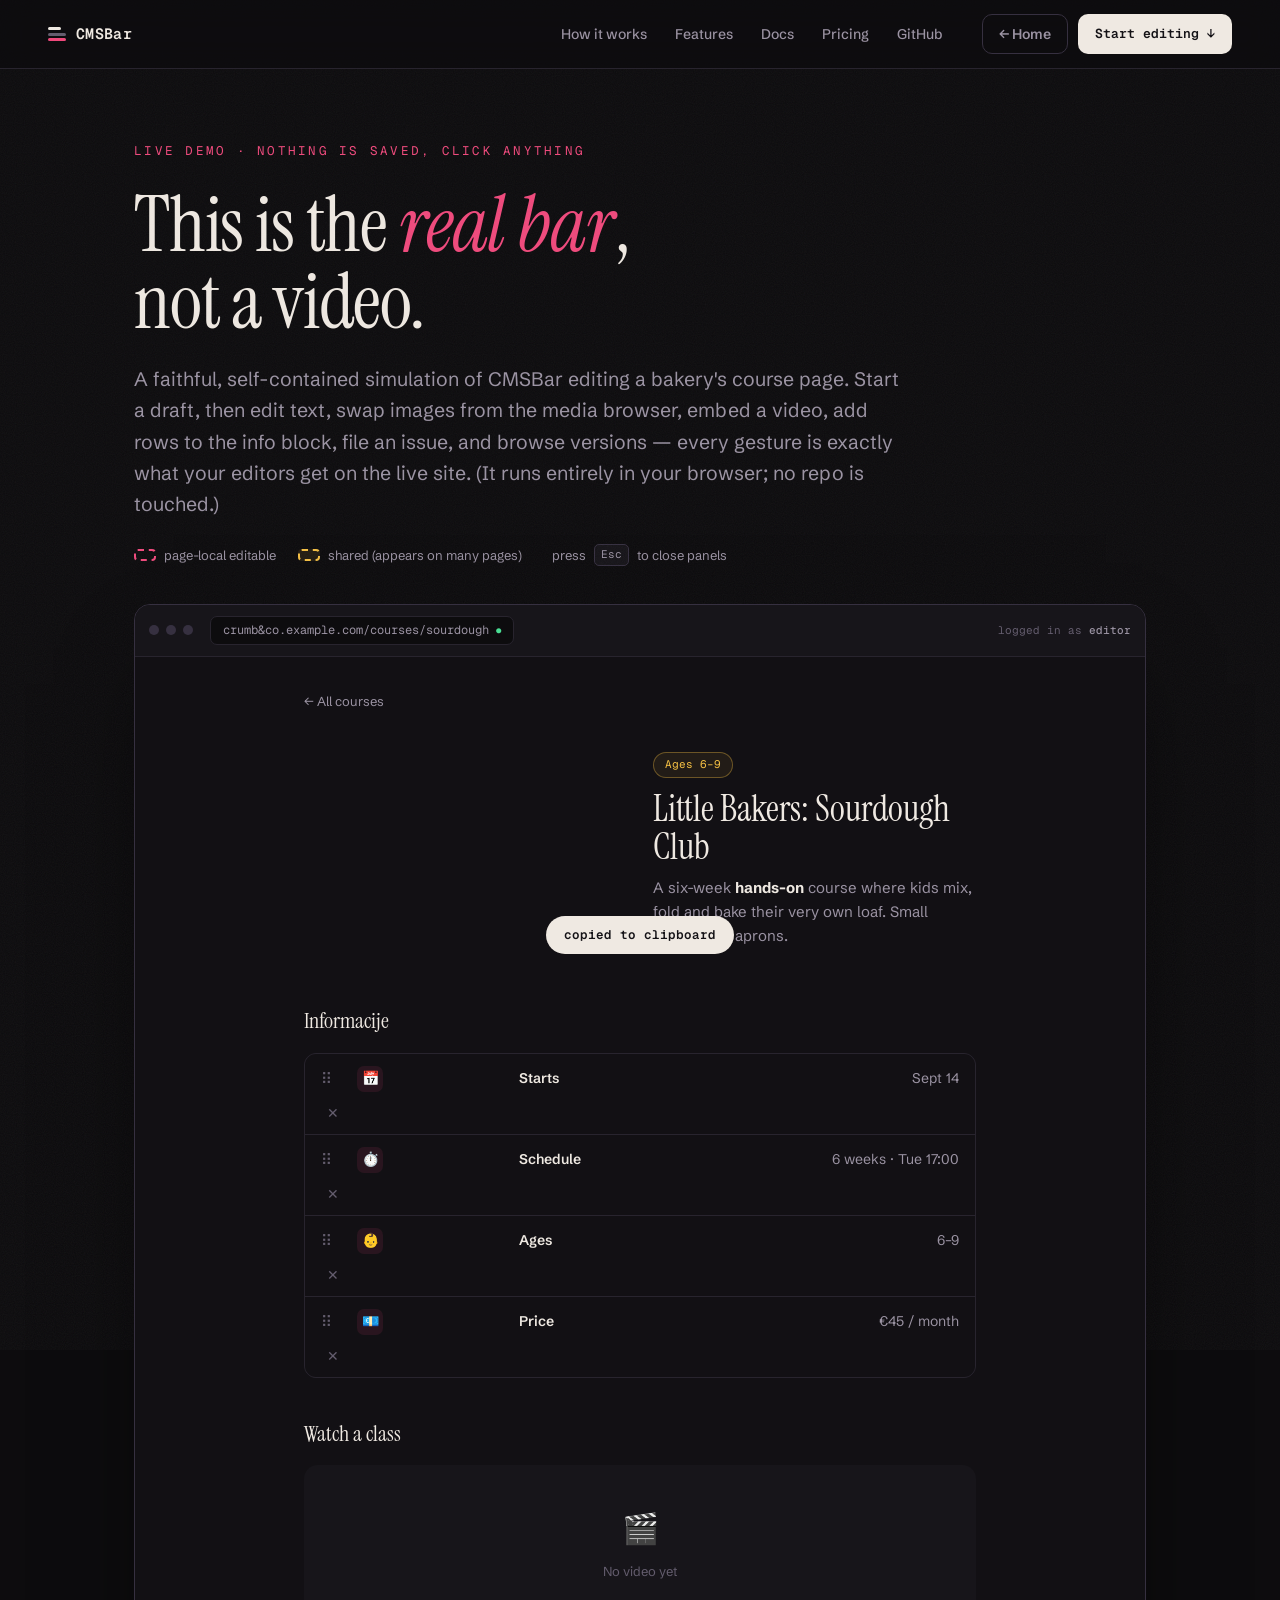
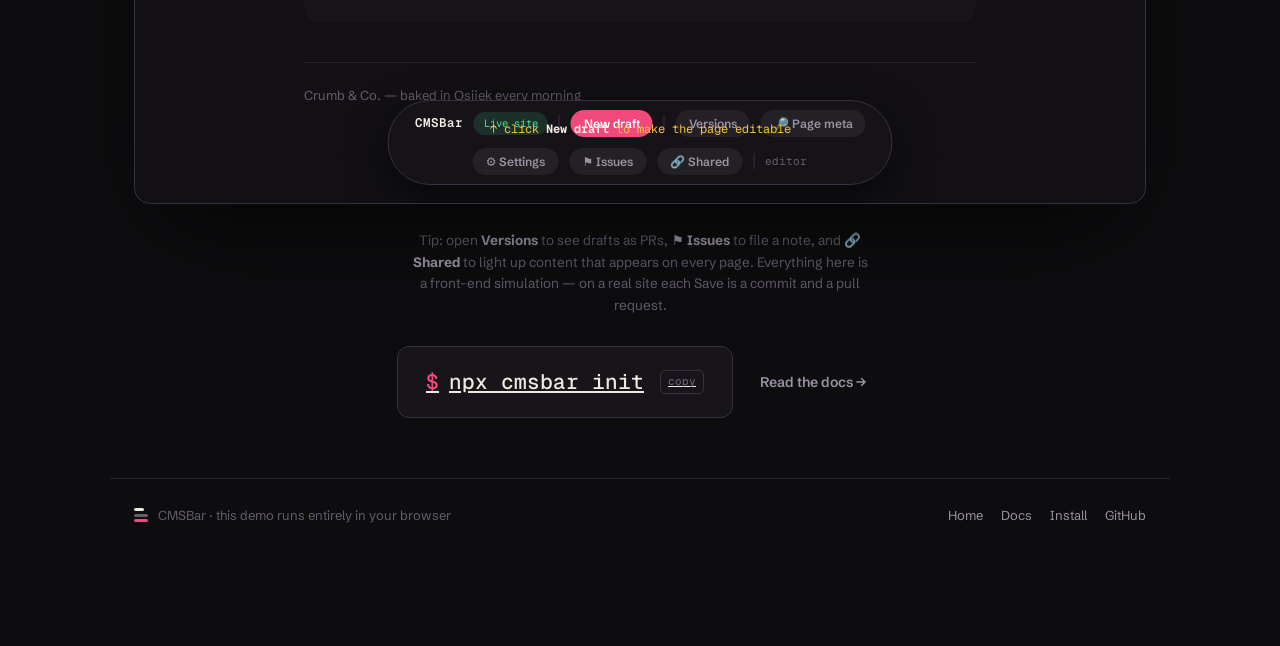
==== commit d1b0f18d: "chore(web): wire links to github.com/cmsbar, add vercel.json for static deploy" ====
--- a/demo.html
+++ b/demo.html
@@ -36,6 +36,7 @@
         <a href="index.html#features">Features</a>
         <a href="docs.html">Docs</a>
         <a href="index.html#pricing">Pricing</a>
+        <a href="https://github.com/cmsbar/cmsbar" target="_blank" rel="noopener">GitHub</a>
       </div>
       <div class="nav-cta">
         <a class="btn btn-ghost" href="index.html">← Home</a>
@@ -181,7 +182,7 @@
     </p>
 
     <div class="demo-cta">
-      <a class="install-pill big" data-copy="npx cmsbar init" href="#">
+      <a class="install-pill big" data-copy="npx cmsbar init" href="index.html#install">
         <span class="dollar">$</span> npx cmsbar init <span class="copy-hint">copy</span>
       </a>
       <a class="btn btn-text" href="docs.html">Read the docs →</a>
@@ -251,6 +252,7 @@
         <a href="index.html">Home</a>
         <a href="docs.html">Docs</a>
         <a href="index.html#install">Install</a>
+        <a href="https://github.com/cmsbar/cmsbar" target="_blank" rel="noopener">GitHub</a>
       </div>
     </footer>
 
